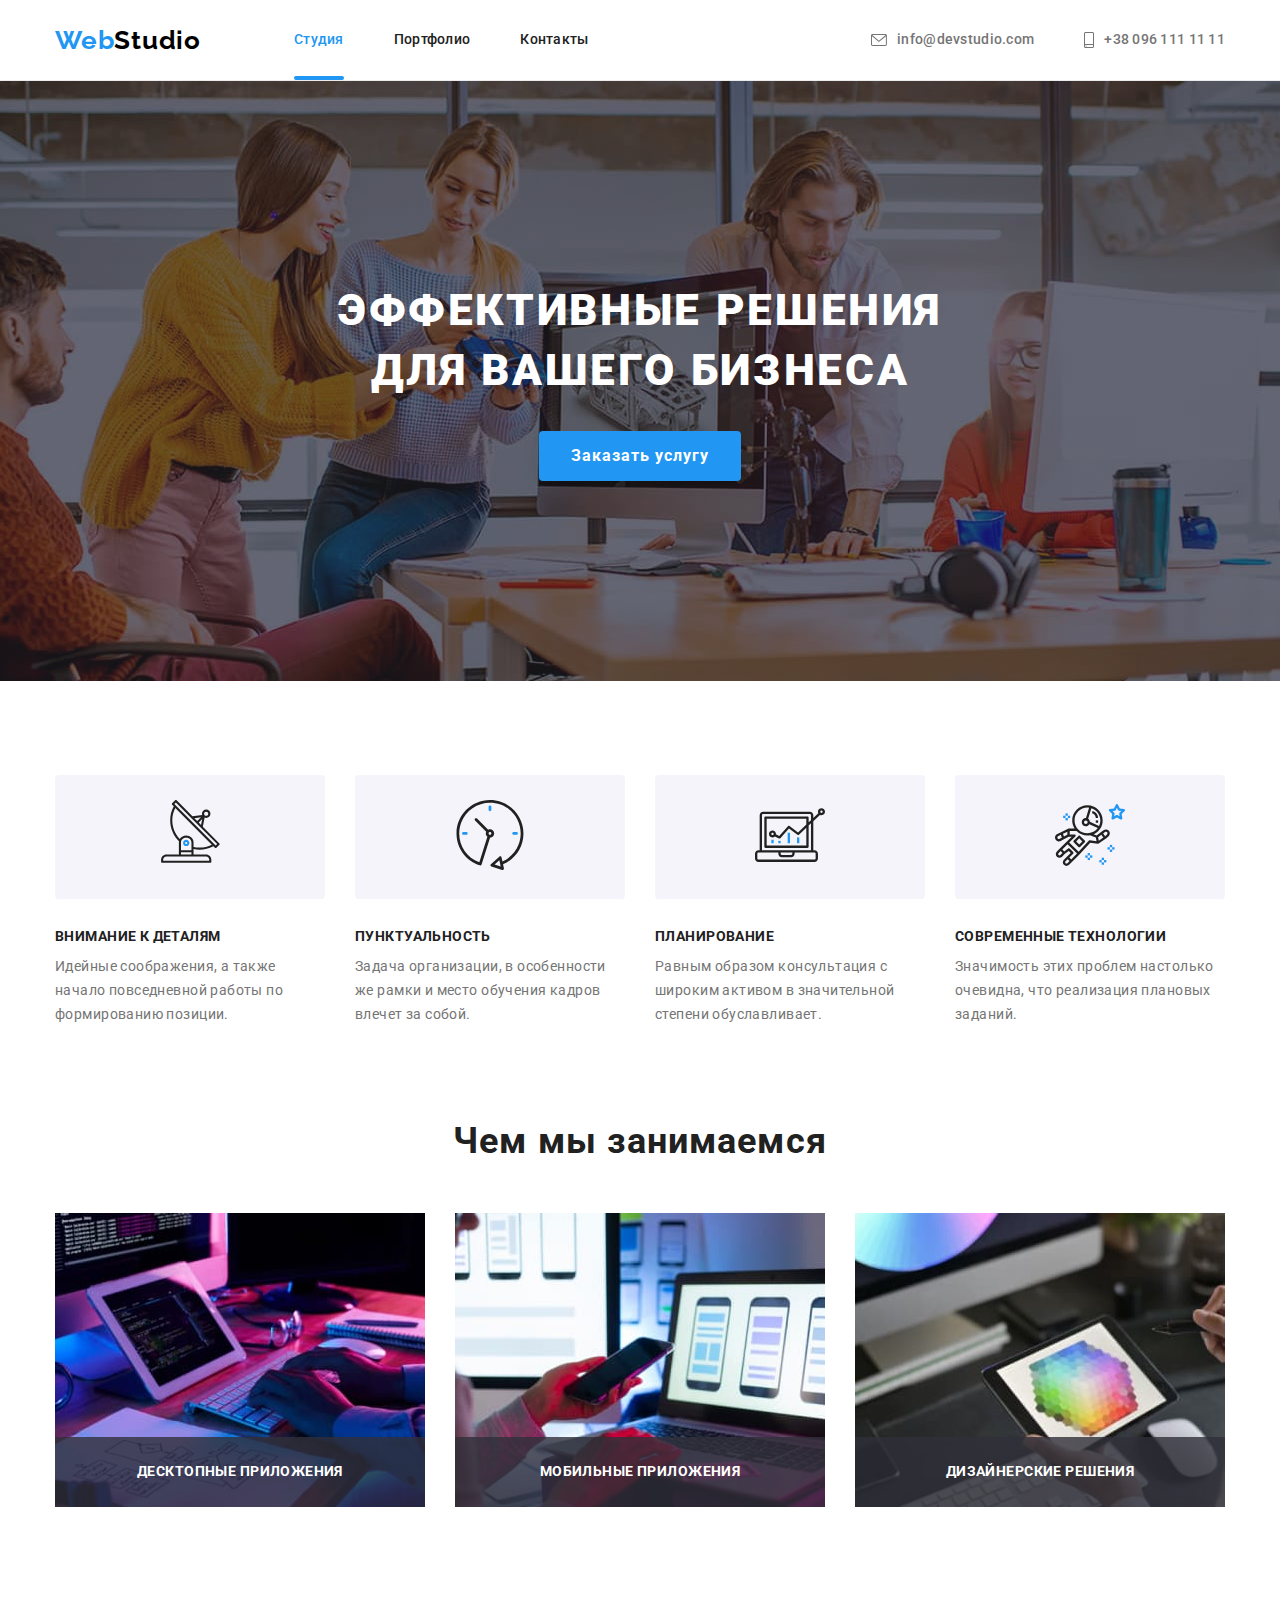
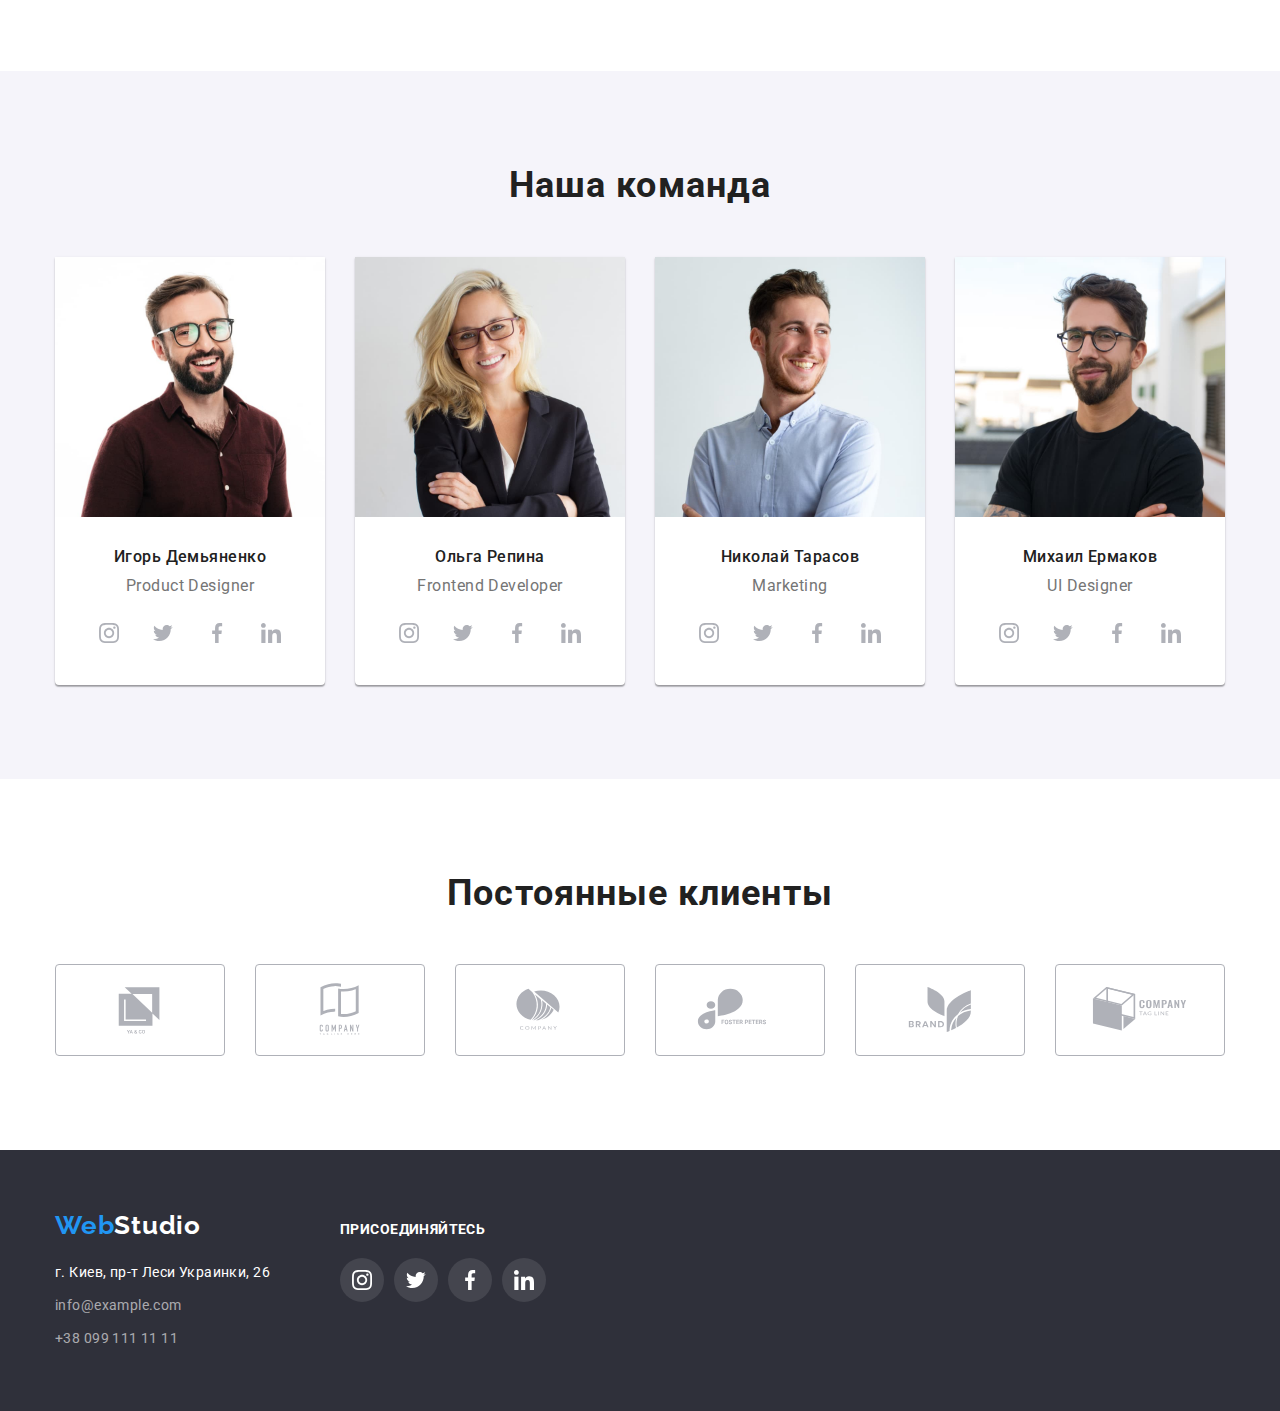
==== index.html @ e1ed9a3f "added start files of the project" ====
<!DOCTYPE html>
<html lang="ru">
  <head>
    <meta charset="UTF-8" />
    <meta http-equiv="X-UA-Compatible" content="IE=edge" />
    <meta name="viewport" content="width=device-width, initial-scale=1.0" />
    <title>Студия</title>
    <link rel="preconnect" href="https://fonts.googleapis.com" />
    <link rel="preconnect" href="https://fonts.gstatic.com" crossorigin />
    <link
      href="https://fonts.googleapis.com/css2?family=Raleway:wght@700&family=Roboto:wght@400;500;700;900&display=swap"
      rel="stylesheet"
    />
    <link
      rel="stylesheet"
      href="https://cdnjs.cloudflare.com/ajax/libs/modern-normalize/1.1.0/modern-normalize.min.css"
    />
    <link rel="stylesheet" href="./css/styles.css" />
  </head>
  <body>
    <header class="page-header">
      <div class="container">
        <nav class="main-nav">
          <a class="logo-blue text-decoration-nav" href="./index.html" lang="en"
            >Web<span class="logo-dark">Studio</span></a
          >
          <ul class="site-nav site-ul site-nav-header">
            <li class="item">
              <a href="./index.html" class="site-nav-item text-decoration-nav current">Студия</a>
            </li>
            <li class="item">
              <a href="./portfolio.html" class="site-nav-item text-decoration-nav">Портфолио</a>
            </li>
            <li class="item">
              <a href="" class="site-nav-item text-decoration-nav">Контакты</a>
            </li>
          </ul>
        </nav>
        <ul class="contacts-header site-ul site-nav-header">
          <li class="item">
            <a
              class="contacts-item contacts-item-mail text-decoration-nav"
              href="mailto:info@devstudio.com"
            >
              <svg class="icon-email" width="16" height="12">
                <use href="./images/sprite.svg#icon-email"></use>
              </svg>
              info@devstudio.com</a
            >
          </li>
          <li class="item">
            <a class="contacts-item contacts-item-tel text-decoration-nav" href="tel:+380961111111">
              <svg class="icon-tel" width="10" height="16">
                <use href="./images/sprite.svg#icon-smartphone"></use>
              </svg>
              +38 096 111 11 11</a
            >
          </li>
        </ul>
      </div>
    </header>
    <main>
      <section class="hero hero-overlay">
        <div class="container">
          <h1 class="hero-title">
            Эффективные решения <span class="indent">для вашего бизнеса</span>
          </h1>
          <button class="hero-button" type="button" data-modal-open>Заказать услугу</button>
          <div class="backdrop is-hidden" data-modal>
            <div class="modal">
              <button data-modal-close class="modal-icon-close">
                <svg width="11" height="11  ">
                  <use class="" href="./images/sprite.svg#icon-close-black"></use>
                </svg>
              </button>
              <p></p>
            </div>
          </div>
        </div>
      </section>
      <section class="features section-no-padding-btm features-list">
        <div class="container">
          <h2 class="section-title visually-hidden">Особенности</h2>
          <ul class="site-ul feature-list">
            <li class="item">
              <div class="features-icon">
                <svg class="icon" width="70" height="70">
                  <use href="./images/sprite.svg#icon-antenna"></use>
                </svg>
              </div>
              <h3 class="features-title">Внимание к деталям</h3>
              <p class="features-description">
                Идейные соображения, а также начало повседневной работы по формированию позиции.
              </p>
            </li>
            <li class="item">
              <div class="features-icon">
                <svg class="icon" width="70" height="70">
                  <use href="./images/sprite.svg#icon-clock"></use>
                </svg>
              </div>
              <h3 class="features-title">Пунктуальность</h3>
              <p class="features-description">
                Задача организации, в особенности же рамки и место обучения кадров влечет за собой.
              </p>
            </li>
            <li class="item">
              <div class="features-icon">
                <svg class="icon" width="70" height="70">
                  <use href="./images/sprite.svg#icon-diagram"></use>
                </svg>
              </div>
              <h3 class="features-title">Планирование</h3>
              <p class="features-description">
                Равным образом консультация с широким активом в значительной степени обуславливает.
              </p>
            </li>
            <li class="item">
              <div class="features-icon">
                <svg class="icon" width="70" height="70">
                  <use href="./images/sprite.svg#icon-astronaut"></use>
                </svg>
              </div>
              <h3 class="features-title">Современные технологии</h3>
              <p class="features-description">
                Значимость этих проблем настолько очевидна, что реализация плановых заданий.
              </p>
            </li>
          </ul>
        </div>
      </section>
      <section class="our-work section">
        <div class="container">
          <h2 class="section-title">Чем мы занимаемся</h2>
          <ul class="site-ul work-list">
            <li class="item">
              <div class="work-img-wrapper">
                <img
                  src="./images/about-img-1.jpeg"
                  alt="Декстопные приложения"
                  width="370"
                  height="294"
                />
                <p class="work-img-wrapper-item">Десктопные приложения</p>
              </div>
            </li>
            <li class="item">
              <div class="work-img-wrapper">
                <img
                  src="./images/about-img-2.jpeg"
                  alt="Мобильные приложения"
                  width="370"
                  height="294"
                />
                <p class="work-img-wrapper-item">Мобильные приложения</p>
              </div>
            </li>
            <li class="item">
              <div class="work-img-wrapper">
                <img
                  src="./images/about-img-3.jpeg"
                  alt="Дизайнерские решения"
                  width="370"
                  height="294"
                />
                <p class="work-img-wrapper-item">Дизайнерские решения</p>
              </div>
            </li>
          </ul>
        </div>
      </section>

      <section class="our-team section">
        <div class="container">
          <h2 class="section-title">Наша команда</h2>
          <ul class="site-ul team-list">
            <li class="team-card item">
              <img
                class="team-item"
                src="./images/team-img-1.jpeg"
                alt="Игорь Демьяненко"
                width="270"
                height="260"
              />
              <div class="team-wrapper">
                <h3 class="team-item-title">Игорь Демьяненко</h3>
                <p class="team-iteam-description" lang="en">Product Designer</p>
                <ul class="site-ul team-social">
                  <li class="team-social-item">
                    <a class="social-link" href="/">
                      <svg width="20" height="20">
                        <use class="" href="./images/sprite.svg#icon-instagram"></use>
                      </svg>
                    </a>
                  </li>
                  <li class="team-social-item">
                    <a class="social-link" href="/">
                      <svg width="20" height="20">
                        <use href="./images/sprite.svg#icon-twitter"></use>
                      </svg>
                    </a>
                  </li>
                  <li class="team-social-item">
                    <a class="social-link" href="/">
                      <svg width="20" height="20">
                        <use href="./images/sprite.svg#icon-facebook"></use>
                      </svg>
                    </a>
                  </li>
                  <li class="team-social-item">
                    <a class="social-link" href="/">
                      <svg width="20" height="20">
                        <use href="./images/sprite.svg#icon-linkedin"></use>
                      </svg>
                    </a>
                  </li>
                </ul>
              </div>
            </li>
            <li class="team-card item">
              <img
                class="team-item"
                src="./images/team-img-2.jpeg"
                alt="Ольга Репина"
                width="270"
                height="260"
              />
              <div class="team-wrapper">
                <h3 class="team-item-title">Ольга Репина</h3>
                <p class="team-iteam-description" lang="en">Frontend Developer</p>

                <ul class="site-ul team-social">
                  <li class="team-social-item">
                    <a class="social-link" href="/">
                      <svg width="20" height="20">
                        <use class="" href="./images/sprite.svg#icon-instagram"></use>
                      </svg>
                    </a>
                  </li>
                  <li class="team-social-item">
                    <a class="social-link" href="/">
                      <svg width="20" height="20">
                        <use href="./images/sprite.svg#icon-twitter"></use>
                      </svg>
                    </a>
                  </li>
                  <li class="team-social-item">
                    <a class="social-link" href="/">
                      <svg width="20" height="20">
                        <use href="./images/sprite.svg#icon-facebook"></use>
                      </svg>
                    </a>
                  </li>
                  <li class="team-social-item">
                    <a class="social-link" href="/">
                      <svg width="20" height="20">
                        <use href="./images/sprite.svg#icon-linkedin"></use>
                      </svg>
                    </a>
                  </li>
                </ul>
              </div>
            </li>
            <li class="team-card item">
              <img
                class="team-item"
                src="./images/team-img-3.jpeg"
                alt="Николай Тарасов"
                width="270"
                height="260"
              />
              <div class="team-wrapper">
                <h3 class="team-item-title">Николай Тарасов</h3>
                <p class="team-iteam-description" lang="en">Marketing</p>
                <ul class="site-ul team-social">
                  <li class="team-social-item">
                    <a class="social-link" href="/">
                      <svg width="20" height="20">
                        <use class="" href="./images/sprite.svg#icon-instagram"></use>
                      </svg>
                    </a>
                  </li>
                  <li class="team-social-item">
                    <a class="social-link" href="/">
                      <svg width="20" height="20">
                        <use href="./images/sprite.svg#icon-twitter"></use>
                      </svg>
                    </a>
                  </li>
                  <li class="team-social-item">
                    <a class="social-link" href="/">
                      <svg width="20" height="20">
                        <use href="./images/sprite.svg#icon-facebook"></use>
                      </svg>
                    </a>
                  </li>
                  <li class="team-social-item">
                    <a class="social-link" href="/">
                      <svg width="20" height="20">
                        <use href="./images/sprite.svg#icon-linkedin"></use>
                      </svg>
                    </a>
                  </li>
                </ul>
              </div>
            </li>
            <li class="team-card item">
              <img
                class="team-item"
                src="./images/team-img-4.jpeg"
                alt="Михаил Ермаков"
                width="270"
                height="260"
              />
              <div class="team-wrapper">
                <h3 class="team-item-title">Михаил Ермаков</h3>
                <p class="team-iteam-description" lang="en">UI Designer</p>
                <ul class="site-ul team-social">
                  <li class="team-social-item">
                    <a class="social-link" href="/">
                      <svg width="20" height="20">
                        <use class="" href="./images/sprite.svg#icon-instagram"></use>
                      </svg>
                    </a>
                  </li>
                  <li class="team-social-item">
                    <a class="social-link" href="/">
                      <svg width="20" height="20">
                        <use href="./images/sprite.svg#icon-twitter"></use>
                      </svg>
                    </a>
                  </li>
                  <li class="team-social-item">
                    <a class="social-link" href="/">
                      <svg width="20" height="20">
                        <use href="./images/sprite.svg#icon-facebook"></use>
                      </svg>
                    </a>
                  </li>
                  <li class="team-social-item">
                    <a class="social-link" href="/">
                      <svg width="20" height="20">
                        <use href="./images/sprite.svg#icon-linkedin"></use>
                      </svg>
                    </a>
                  </li>
                </ul>
              </div>
            </li>
          </ul>
        </div>
      </section>
      <section class="our-clients section">
        <div class="container">
          <h2 class="section-title">Постоянные клиенты</h2>
          <ul class="clients-list site-ul">
            <li class="clients-item">
              <svg width="106" height="60">
                <use href="./images/sprite.svg#icon-client-ya-co"></use>
              </svg>
            </li>
            <li class="clients-item">
              <svg width="106" height="60">
                <use href="./images/sprite.svg#icon-client-tagline-here"></use>
              </svg>
            </li>
            <li class="clients-item">
              <svg width="106" height="60">
                <use href="./images/sprite.svg#icon-client-company"></use>
              </svg>
            </li>
            <li class="clients-item">
              <svg width="106" height="60">
                <use href="./images/sprite.svg#icon-client-foster-peters"></use>
              </svg>
            </li>
            <li class="clients-item">
              <svg width="106" height="60">
                <use href="./images/sprite.svg#icon-client-brand"></use>
              </svg>
            </li>
            <li class="clients-item">
              <svg width="106" height="60">
                <use href="./images/sprite.svg#icon-client-tag-line"></use>
              </svg>
            </li>
          </ul>
        </div>
      </section>
    </main>

    <footer class="page-footer">
      <div class="container footer-section">
        <div class="address-section">
          <a class="logo-blue text-decoration-nav" href="./index.html" lang="en"
            >Web<span class="logo-light">Studio</span></a
          >
          <address class="address">
            <ul class="site-ul">
              <li>
                <p class="footer-address">г. Киев, пр-т Леси Украинки, 26</p>
              </li>
              <li class="footer-contacts-list">
                <a class="footer-contacts-item text-decoration-nav" href="mailto:info@example.com"
                  >info@example.com</a
                >
              </li>
              <li class="footer-contacts-list">
                <a class="footer-contacts-item text-decoration-nav" href="tel:+380991111111"
                  >+38 099 111 11 11</a
                >
              </li>
            </ul>
          </address>
        </div>
        <div class="social-section">
          <h3 class="social-title">присоединяйтесь</h3>
          <ul class="social-list-footer site-ul">
            <li class="social-item-footer">
              <a class="social-link" href="/">
                <svg width="20" height="20">
                  <use class="" href="./images/sprite.svg#icon-instagram"></use>
                </svg>
              </a>
            </li>
            <li class="social-item-footer">
              <a class="social-link" href="/">
                <svg width="20" height="20">
                  <use class="" href="./images/sprite.svg#icon-twitter"></use>
                </svg>
              </a>
            </li>
            <li class="social-item-footer">
              <a class="social-link" href="/">
                <svg width="20" height="20">
                  <use class="" href="./images/sprite.svg#icon-facebook"></use>
                </svg>
              </a>
            </li>
            <li class="social-item-footer">
              <a class="social-link" href="/">
                <svg width="20" height="20">
                  <use class="" href="./images/sprite.svg#icon-linkedin"></use>
                </svg>
              </a>
            </li>
          </ul>
        </div>
      </div>
    </footer>
    <script src="./js/modal.js"></script>
  </body>
</html>
---- css/styles.css ----
:root {
  --main-background-color: #ffffff;
  --secondary-background-color: #f5f4fa;
  --portfolio-buttons-color: #f5f4fa;
  --main-light-color: #ffffff;
  --main-text-color: #212121;
  --secondary-text-color: #757575;
  --main-accent-color: #2196f3;
  --secondary-accent-color: #188ce8;
  --hero-footer-background: #2f303a;
  --portffolio-background: #eeeeee;
  --hero-overlay: rgba(47, 48, 58, 0.4);
  --header-border-bottom: #ececec;
  --logo-dark-color: #000000;
  --team-social-icons: #afb1b8;
}
body {
  font-family: Roboto, sans-serif;
  font-style: normal;
  font-weight: normal;
  color: var(--main-text-color);
  background-color: var(--main-background-color);
}
h1,
h2,
h3,
h4,
h5,
h6,
p {
  margin: 0;
}
img {
  display: block;
}

.page-header {
  border-bottom: 1px solid var(--header-border-bottom);
}
.page-header .container {
  display: flex;
}
.container {
  width: 1200px;
  padding-left: 15px;
  padding-right: 15px;
  margin: 0 auto;
}
.main-nav {
  display: flex;
  align-items: center;
}
.logo-blue {
  font-family: Raleway, sans-serif;
  color: var(--main-accent-color);
  font-weight: bold;
  font-size: 26px;
  line-height: 1.19;
  letter-spacing: 0.03em;
  padding: 0;
  margin: 0;
}
.logo-dark {
  color: var(--logo-dark-color);
}
.site-nav .item:not(:last-child) {
  margin-right: 50px;
}
.site-ul {
  list-style: none;
  padding: 0;
  margin: 0;
}
.site-nav-header {
  display: flex;
}
.text-decoration-nav {
  text-decoration: none;
}
.site-nav {
  margin: 0 0 0 93px;
}
.site-nav-item {
  display: block;
  padding-top: 32px;
  font-weight: 500;
  font-size: 14px;
  line-height: 1.14;
  letter-spacing: 0.02em;
  color: var(--main-text-color);
  transition: color 250ms cubic-bezier(0.4, 0, 0.2, 1) 0ms;
}
.site-nav-item:hover,
.site-nav-item:focus {
  color: var(--main-accent-color);
}
.contacts-header .item + .item {
  margin-left: 50px;
}
.contacts-header {
  margin-left: auto;
}
.icon-email {
  width: 16px;
  margin-right: 10px;
}
.icon-tel {
  width: 10px;
  margin-right: 10px;
}
.contacts-item {
  display: flex;
  align-items: center;
  padding-top: 32px;
  padding-bottom: 32px;
  margin-left: auto;
  font-weight: 500;
  font-size: 14px;
  line-height: 1.14;
  letter-spacing: 0.02em;
  color: var(--secondary-text-color);
  fill: var(--secondary-text-color);
  transition: color 250ms cubic-bezier(0.4, 0, 0.2, 1) 0ms,
    fill 250ms cubic-bezier(0.4, 0, 0.2, 1) 0ms;
}
.contacts-item:hover,
.contacts-item:focus {
  color: var(--main-accent-color);
  fill: var(--main-accent-color);
}
.section {
  padding-top: 94px;
  padding-bottom: 94px;
}
.section-no-padding-btm {
  padding-top: 94px;
  padding-bottom: 0;
}
.hero {
  background: var(--hero-footer-background);
  text-align: center;
  padding: 200px 0;
}
.hero-overlay {
  max-width: 1600px;
  min-height: 600px;
  margin: 0 auto;
  background-image: linear-gradient(to right, var(--hero-overlay), var(--hero-overlay)),
    url(../images/hero-bg-img.jpeg);
  background-repeat: no-repeat;
  background-position: center;
  background-size: cover;
}
.hero-title {
  margin-bottom: 30px;
  font-weight: 900;
  font-size: 44px;
  line-height: 1.36;
  letter-spacing: 0.06em;
  text-transform: uppercase;
  color: var(--main-light-color);
}
.indent {
  display: block;
}
.hero-button {
  display: inline-block;
  font-family: inherit;
  min-width: 200px;
  padding: 10px 32px;
  box-shadow: 0px 4px 4px rgba(0, 0, 0, 0.15);
  border-radius: 4px;
  color: var(--main-light-color);
  background-color: var(--main-accent-color);
  cursor: pointer;
  font-weight: bold;
  font-size: 16px;
  line-height: 1.87;
  letter-spacing: 0.06em;
  border: none;
  transition: background-color 250ms cubic-bezier(0.4, 0, 0.2, 1) 0ms;
}
.hero-button:hover,
.hero-button:focus {
  background-color: var(--secondary-accent-color);
}
.section-title {
  margin-top: 0;
  margin-bottom: 50px;
  font-weight: bold;
  font-size: 36px;
  line-height: 1.16;
  text-align: center;
  letter-spacing: 0.03em;
}
.visually-hidden {
  position: absolute;
  width: 1px;
  height: 1px;
  margin: -1px;
  border: 0;
  padding: 0;
  white-space: nowrap;
  clip-path: inset(100%);
  clip: rect(0 0 0 0);
  overflow: hidden;
}
.feature-list {
  display: flex;
  flex-wrap: wrap;
}
.feature-list .item {
  width: 270px;
}
.feature-list .item:not(:last-child) {
  margin-right: 30px;
}
.item .features-icon {
  background-color: var(--portfolio-buttons-color);
  padding-top: 25px;
  padding-bottom: 25px;
  margin-bottom: 30px;
  border-radius: 4px;
  width: 270px;
}
.features-icon .icon {
  width: 270px;
  margin: 0 auto;
}
.features-title {
  margin-top: 0;
  margin-bottom: 10px;
  font-weight: bold;
  font-size: 14px;
  line-height: 1.14;
  letter-spacing: 0.03em;
  text-transform: uppercase;
  color: var(--main-text-color);
}
.features-description {
  margin-top: 0;
  margin-bottom: 0;
  font-size: 14px;
  line-height: 1.71;
  letter-spacing: 0.03em;
  color: var(--secondary-text-color);
}
.work-list {
  display: flex;
}
.work-list .item {
  flex-basis: calc((100% - 90px) / 3);
}
.work-list .item:not(:last-child) {
  margin-right: 30px;
}
.work-img-wrapper {
  position: relative;
}
.work-img-wrapper-item {
  transform: translateY(-100%);
  width: 100%;
  height: 70px;
  padding: 27px 80px;
  background: rgba(47, 48, 58, 0.8);
  font-weight: 700;
  font-size: 14px;
  line-height: 1.14;
  text-align: center;
  letter-spacing: 0.03em;
  text-transform: uppercase;
  color: var(--main-light-color);
}
.our-team {
  background-color: var(--secondary-background-color);
}
.team-list {
  display: flex;
  flex-wrap: wrap;
}
.team-list .item:not(:last-child) {
  margin-right: 30px;
}
.team-card {
  flex-basis: calc((100% - 120px) / 4);
  background: var(--main-light-color);
  box-shadow: 0px 1px 3px rgba(0, 0, 0, 0.12), 0px 1px 1px rgba(0, 0, 0, 0.14),
    0px 2px 1px rgba(0, 0, 0, 0.2);
  border-radius: 0px 0px 4px 4px;
}
.team-wrapper {
  padding: 30px 0;
}
.team-item-title {
  margin-top: 0;
  margin-bottom: 10px;
  font-weight: 500;
  font-size: 16px;
  line-height: 1.19;
  text-align: center;
  letter-spacing: 0.03em;
}
.team-iteam-description {
  margin-bottom: 16px;
  font-size: 16px;
  line-height: 1.19;
  text-align: center;
  letter-spacing: 0.03em;
  color: var(--secondary-text-color);
}
.team-social {
  display: flex;
  justify-content: center;
}
.team-social-item .social-link {
  display: flex;
  justify-content: center;
  align-items: center;
  width: 44px;
  height: 44px;
  border-radius: 50%;
  background-position: center;
  fill: var(--team-social-icons);
  transition: background-color 250ms cubic-bezier(0.4, 0, 0.2, 1) 0ms,
    fill 250ms cubic-bezier(0.4, 0, 0.2, 1) 0ms,
    border-radius 250ms cubic-bezier(0.4, 0, 0.2, 1) 0ms;
}
.team-social-item:not(:last-child) {
  margin-right: 10px;
}
.team-social-item .social-link:hover,
.team-social-item .social-link:focus {
  border-radius: 50px;
  background-color: var(--main-accent-color);
  fill: var(--main-light-color);
}
.clients-list {
  display: flex;
  flex-wrap: wrap;
}
.clients-item {
  display: flex;
  justify-content: center;
  align-items: center;
  width: 170px;
  height: 92px;
  margin-right: 30px;
  border: 1px solid var(--team-social-icons);
  box-sizing: border-box;
  border-radius: 4px;
  fill: var(--team-social-icons);
  transition: fill 250ms cubic-bezier(0.4, 0, 0.2, 1) 0ms,
    border-color 250ms cubic-bezier(0.4, 0, 0.2, 1) 0ms;
}
.clients-item:nth-child(6n + 6) {
  margin-right: 0px;
}
.clients-item:hover,
.clients-item:focus {
  fill: var(--main-accent-color);
  border-color: var(--main-accent-color);
}
.page-footer {
  padding: 60px 0;
  background-color: var(--hero-footer-background);
}
.logo-light {
  color: var(--main-light-color);
  margin-bottom: 20px;
}
.address {
  font-style: normal;
  margin-top: 20px;
}
.footer-address {
  font-size: 14px;
  line-height: 1.71;
  letter-spacing: 0.03em;
  color: var(--main-light-color);
}
.footer-contacts-list {
  margin-top: 9px;
}
.footer-contacts-item {
  font-size: 14px;
  line-height: 1.71;
  letter-spacing: 0.03em;
  color: rgba(255, 255, 255, 0.6);
  transition: color 250ms cubic-bezier(0.4, 0, 0.2, 1) 0ms;
}
.footer-contacts-item:hover,
.footer-contacts-item:focus {
  color: var(--main-accent-color);
}
.social-title {
  font-weight: bold;
  font-size: 14px;
  line-height: 1.14;
  letter-spacing: 0.03em;
  text-transform: uppercase;
  color: var(--main-light-color);
}
.footer-section {
  display: flex;
  align-items: baseline;
}
.social-list-footer {
  display: flex;
}
.social-item-footer .social-link {
  display: flex;
  justify-content: center;
  align-items: center;
  width: 44px;
  height: 44px;
  border-radius: 50%;
  background-color: rgba(255, 255, 255, 0.1);
  background-position: center;
  position: relative;
  fill: var(--main-light-color);
  transition: background-color 250ms cubic-bezier(0.4, 0, 0.2, 1) 0ms;
}
.social-item-footer .social-link:hover,
.social-item-footer .social-link:focus {
  background-color: var(--main-accent-color);
}
.social-list-footer :not(:last-child) {
  margin-right: 10px;
}
.address-section {
  margin-right: 70px;
}
.social-title {
  margin-bottom: 20px;
  font-weight: bold;
  font-size: 14px;
  line-height: 1.14;
  letter-spacing: 0.03em;
  text-transform: uppercase;
  color: var(--main-light-color);
}
.current {
  color: var(--main-accent-color);
}
.current::after {
  content: '';
  display: block;
  width: 100%;
  height: 4px;
  background: var(--main-accent-color);
  border-radius: 2px;
  margin-top: 28px;
}
.section-ul {
  margin-bottom: 50px;
  margin-top: 0;
}
.button-list {
  display: flex;
  justify-content: center;
}
.button-list .item:not(:last-child) {
  margin-right: 8px;
}
.portfolio-button {
  display: inline-block;
  font-family: inherit;
  min-width: 73px;
  padding: 6px 22px;
  background-color: var(--portfolio-buttons-color);
  cursor: pointer;
  border-radius: 4px;
  font-weight: 500;
  font-size: 16px;
  line-height: 1.62;
  text-align: center;
  letter-spacing: 0.03em;
  border: none;
  transition: color 250ms cubic-bezier(0.4, 0, 0.2, 1) 0ms,
    background-color 250ms cubic-bezier(0.4, 0, 0.2, 1) 0ms,
    box-shadow 250ms cubic-bezier(0.4, 0, 0.2, 1) 0ms,
    border-radius 250ms cubic-bezier(0.4, 0, 0.2, 1) 0ms;
}
.active {
  color: var(--main-light-color);
  background-color: var(--main-accent-color);
  box-shadow: 0px 3px 1px rgba(0, 0, 0, 0.1), 0px 1px 2px rgba(0, 0, 0, 0.08),
    0px 2px 2px rgba(0, 0, 0, 0.12);
  border-radius: 4px;
}
.portfolio-button:hover,
.portfolio-button:focus {
  color: var(--main-light-color);
  background-color: var(--main-accent-color);
  box-shadow: 0px 3px 1px rgba(0, 0, 0, 0.1), 0px 1px 2px rgba(0, 0, 0, 0.08),
    0px 2px 2px rgba(0, 0, 0, 0.12);
  border-radius: 4px;
}
.portfolio-list {
  display: flex;
  flex-wrap: wrap;
}
.portfolio-list .item {
  width: 370px;
  margin-right: 30px;
  margin-bottom: 30px;
}
.portfolio-list .item:nth-child(3n) {
  margin-right: 0;
}
.portfolio-list .item:nth-last-child(-n + 3) {
  margin-bottom: 0;
}
.portfolio-card {
  flex-basis: calc((100% - 90px) / 3);
  background: var(--main-light-color);
  transition: box-shadow 250ms cubic-bezier(0.4, 0, 0.2, 1) 0ms;
}
.portfolio-card:hover,
.portfolio-card:focus {
  box-shadow: 0px 1px 1px rgba(0, 0, 0, 0.12), 0px 4px 4px rgba(0, 0, 0, 0.06),
    1px 4px 6px rgba(0, 0, 0, 0.16);
}
.portfolio-card-list-overlay {
  position: relative;
  overflow: hidden;
}
.portfolio-card-overlay {
  position: absolute;
  top: 0;
  left: 0;
  padding: 63px 24px;
  width: 100%;
  height: 100%;
  overflow: auto;
  font-weight: 400;
  font-size: 18px;
  line-height: 1.56;
  letter-spacing: 0.03em;
  color: var(--main-light-color);
  background-color: rgba(33, 150, 243, 0.9);
  transform: translateY(100%);
  transition: transform 250ms cubic-bezier(0.4, 0, 0.2, 1) 0ms;
}
.portfolio-link:hover .portfolio-card-overlay,
.portfolio-link:focus .portfolio-card-overlay {
  transform: translateY(0%);
}
.portfolio-wrapper {
  padding: 20px 24px;
  border: 1px solid var(--portffolio-background);
  border-top: none;
}
.portfolio-title {
  margin-top: 0;
  margin-bottom: 4px;
  font-weight: bold;
  font-size: 18px;
  line-height: 2;
  letter-spacing: 0.06em;
}
.portfolio-description {
  font-size: 16px;
  line-height: 1.87;
  letter-spacing: 0.03em;
  color: var(--secondary-text-color);
}
.backdrop.is-hidden {
  visibility: hidden;
  opacity: 0;
  pointer-events: none;
}
.backdrop.is-hidden .modal {
  transform: translate(50%, -50%) scale(0.1);
}
.backdrop {
  opacity: 1;
  visibility: visible;
  position: fixed;
  width: 100%;
  height: 100%;
  left: 0;
  top: 0;
  background: rgba(0, 0, 0, 0.2);
  transition: opacity 250ms cubic-bezier(0.4, 0, 0.2, 1),
    visibility 250ms cubic-bezier(0.4, 0, 0.2, 1);
}
.modal {
  position: absolute;
  transform: translate(50%, -50%) scale(1);
  width: 528px;
  height: 581px;
  right: 50%;
  top: 50%;
  padding: 8px;
  background: var(--main-background-color);
  box-shadow: 0px 1px 3px rgba(0, 0, 0, 0.12), 0px 1px 1px rgba(0, 0, 0, 0.14),
    0px 2px 1px rgba(0, 0, 0, 0.2);
  border-radius: 4px;
  transition: transform 250ms cubic-bezier(0.4, 0, 0.2, 1);
}
.modal-icon-close {
  display: flex;
  justify-content: center;
  align-items: center;
  margin-left: auto;
  width: 30px;
  height: 30px;
  background: var(--main-background-color);
  border: 1px solid rgba(0, 0, 0, 0.1);
  border-radius: 50%;
}
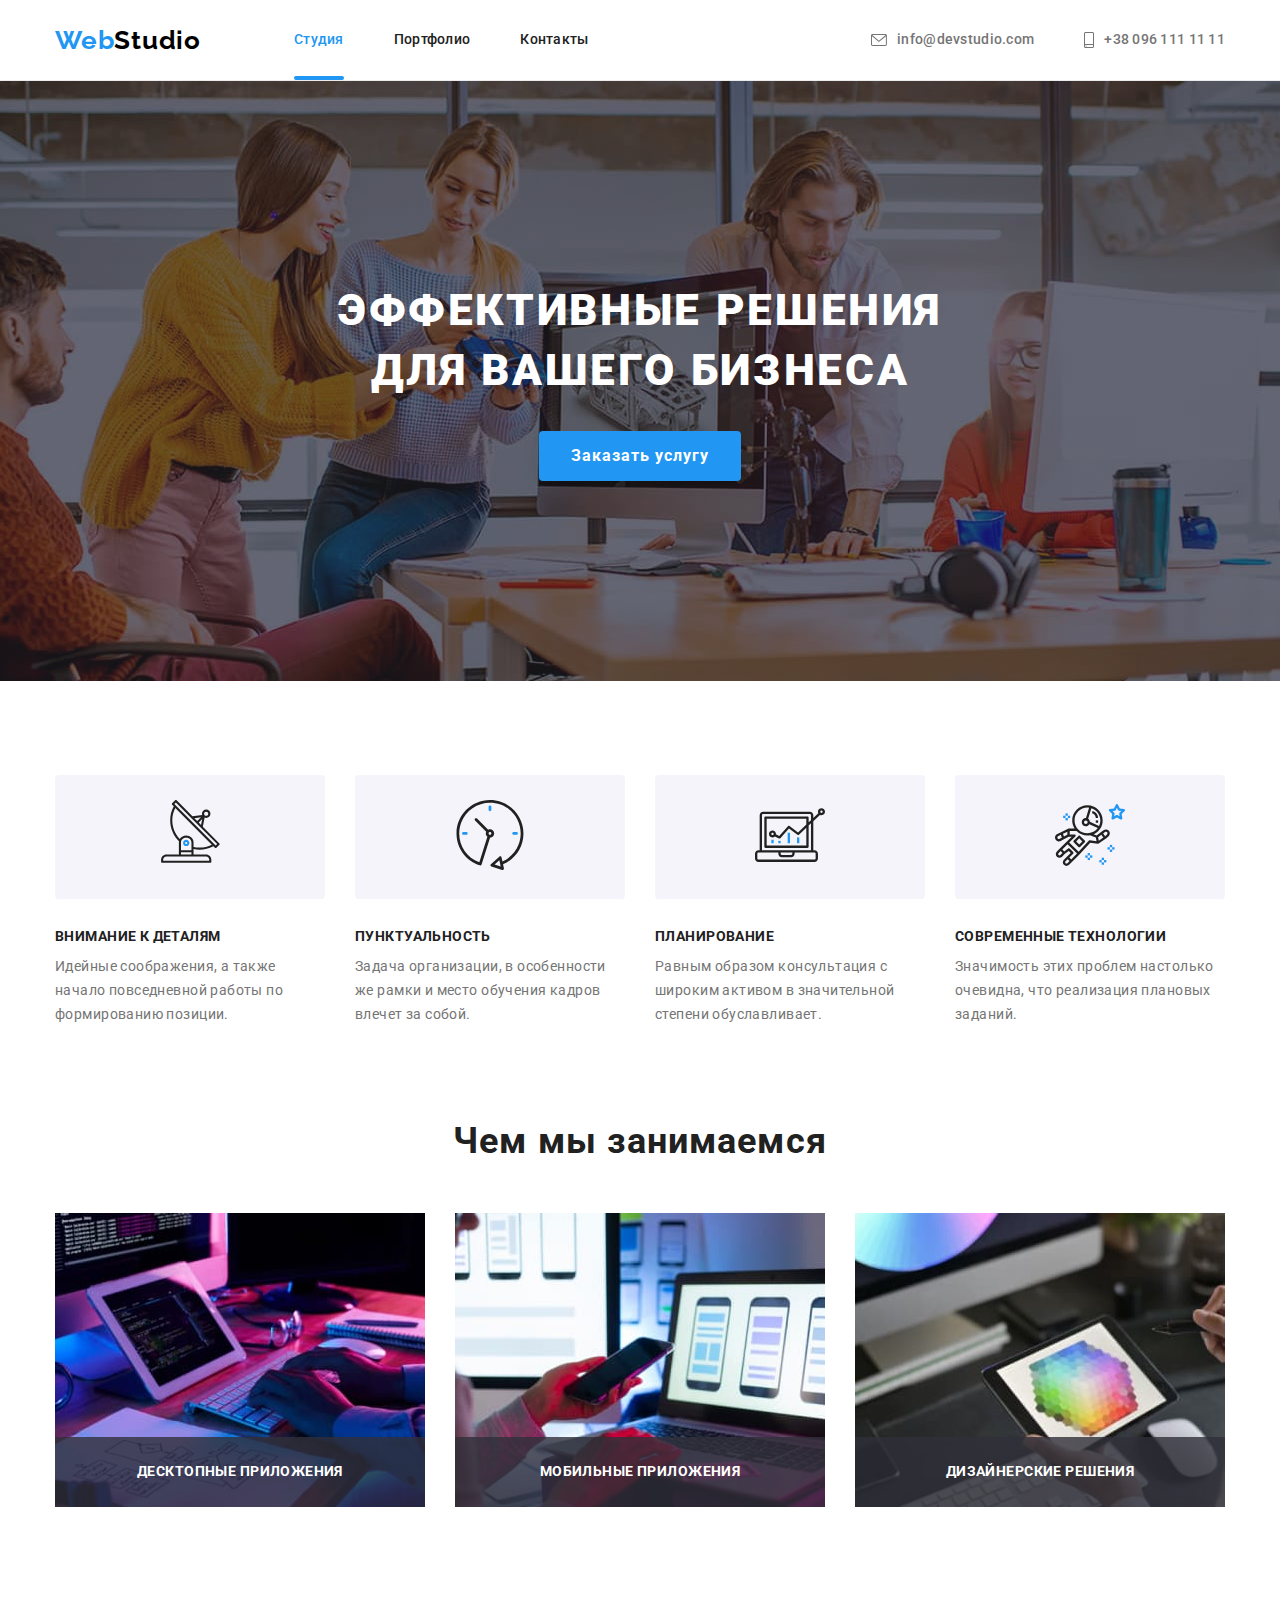
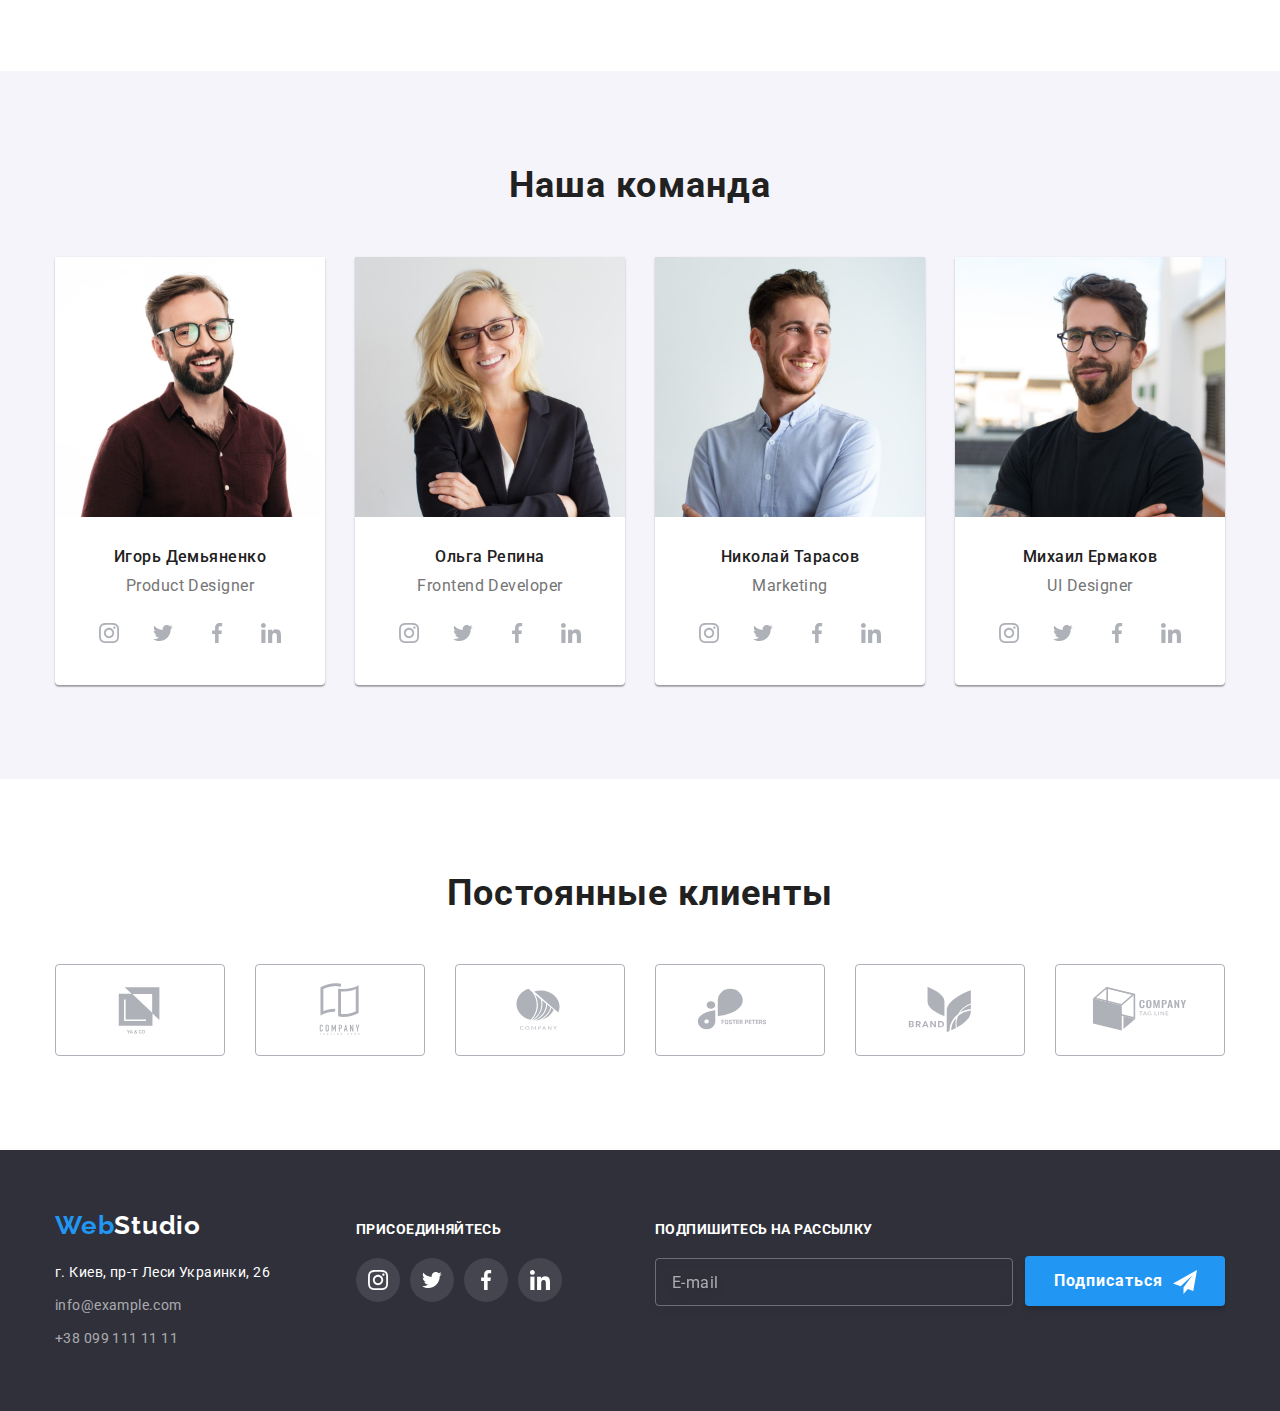
==== commit bd43444e: "hw-06 is done" ====
--- a/index.html
+++ b/index.html
@@ -73,6 +73,74 @@
                   <use class="" href="./images/sprite.svg#icon-close-black"></use>
                 </svg>
               </button>
+              <div class="contact-form">
+                <b class="contact-form-title">Оставьте свои данные, мы вам перезвоним</b>
+                <form class="contact-form-wrapper">
+                  <label for="user-name" class="contact-form-type">Имя</label>
+                  <div class="contact-form-input-wrapper">
+                    <input
+                      type="text"
+                      name="user_name"
+                      class="contact-form-input"
+                      required
+                      minlength="2"
+                      pattern="^[а-яА-Яа-яА-Яa-zA-Z]+\s[а-яА-Яа-яА-Яa-zA-Z]+$"
+                      id="user-name"
+                    />
+                    <svg class="contact-form-icon" width="18" height="18">
+                      <use href="./images/sprite.svg#icon-person-black-18dp"></use>
+                    </svg>
+                  </div>
+                  <label for="user-phone" class="contact-form-type">Телефон</label>
+                  <div class="contact-form-input-wrapper">
+                    <input
+                      type="tel"
+                      name="user_phone"
+                      class="contact-form-input"
+                      required
+                      pattern="[0-9]{3}-[0-9]{3}-[0-9]{2}-[0-9]{2}"
+                      title="066-xxx-xx-xx"
+                      id="user-phone"
+                    />
+                    <svg class="contact-form-icon" width="18" height="18">
+                      <use href="./images/sprite.svg#icon-phone-black-18dp"></use>
+                    </svg>
+                  </div>
+                  <label for="user-email" class="contact-form-type">Почта</label>
+                  <div class="contact-form-input-wrapper">
+                    <input
+                      type="email"
+                      name="user_email"
+                      class="contact-form-input"
+                      required
+                      id="user-email"
+                    />
+                    <svg class="contact-form-icon" width="18" height="18">
+                      <use href="./images/sprite.svg#icon-email-black-18dp"></use>
+                    </svg>
+                  </div>
+                  <label for="user-confirm" class="contact-form-type">Комментарий</label>
+                  <textarea
+                    name="user_message"
+                    class="contact-form-input-message"
+                    placeholder="Введите текст"
+                  ></textarea>
+                  <div class="confirmation-wrapper">
+                    <input
+                      type="checkbox"
+                      name="user_confirmation"
+                      required
+                      id="user-confirm"
+                      class="contact-form-checkbox visually-hidden"
+                    />
+                    <label for="user-confirm" class="contact-form-confirm">
+                      Соглашаюсь с рассылкой и принимаю
+                      <a href="" class="contact-form-confirm-link">Условия договора</a></label
+                    >
+                  </div>
+                  <button type="submit" class="contact-form-btn">Отправить</button>
+                </form>
+              </div>
               <p></p>
             </div>
           </div>
@@ -169,7 +237,6 @@
           </ul>
         </div>
       </section>
-
       <section class="our-team section">
         <div class="container">
           <h2 class="section-title">Наша команда</h2>
@@ -228,7 +295,6 @@
               <div class="team-wrapper">
                 <h3 class="team-item-title">Ольга Репина</h3>
                 <p class="team-iteam-description" lang="en">Frontend Developer</p>
-
                 <ul class="site-ul team-social">
                   <li class="team-social-item">
                     <a class="social-link" href="/">
@@ -388,7 +454,6 @@
         </div>
       </section>
     </main>
-
     <footer class="page-footer">
       <div class="container footer-section">
         <div class="address-section">
@@ -426,25 +491,49 @@
             <li class="social-item-footer">
               <a class="social-link" href="/">
                 <svg width="20" height="20">
-                  <use class="" href="./images/sprite.svg#icon-twitter"></use>
+                  <use href="./images/sprite.svg#icon-twitter"></use>
                 </svg>
               </a>
             </li>
             <li class="social-item-footer">
               <a class="social-link" href="/">
                 <svg width="20" height="20">
-                  <use class="" href="./images/sprite.svg#icon-facebook"></use>
+                  <use href="./images/sprite.svg#icon-facebook"></use>
                 </svg>
               </a>
             </li>
             <li class="social-item-footer">
               <a class="social-link" href="/">
                 <svg width="20" height="20">
-                  <use class="" href="./images/sprite.svg#icon-linkedin"></use>
+                  <use href="./images/sprite.svg#icon-linkedin"></use>
                 </svg>
               </a>
             </li>
           </ul>
+        </div>
+        <div class="contact-form-footer">
+          <form class="contact-form-footer-wrapper">
+            <div>
+              <label for="user-email-news" class="social-title footer"
+                >Подпишитесь на рассылку</label
+              >
+              <input
+                type="email"
+                name="user_email_news"
+                class="contact-form-news"
+                required
+                minlength="2"
+                id="user-email-news"
+                placeholder="E-mail"
+              />
+            </div>
+            <div class="contact-form-news-btn-wrapper">
+              <button type="submit" class="contact-form-news-btn">Подписаться</button>
+              <svg class="news-btn-icon" width="24px" height="24px">
+                <use href="./images/sprite.svg#icon-icon-send"></use>
+              </svg>
+            </div>
+          </form>
         </div>
       </div>
     </footer>
--- a/css/styles.css
+++ b/css/styles.css
@@ -429,6 +429,7 @@
 }
 .address-section {
   margin-right: 70px;
+  width: 231px;
 }
 .social-title {
   margin-bottom: 20px;
@@ -609,4 +610,218 @@
   background: var(--main-background-color);
   border: 1px solid rgba(0, 0, 0, 0.1);
   border-radius: 50%;
-}
+  transition: fill 250ms cubic-bezier(0.4, 0, 0.2, 1);
+}
+.modal-icon-close:hover,
+.modal-icon-close:focus {
+  fill: var(--secondary-accent-color);
+}
+
+.contact-form-title {
+  margin-bottom: 12px;
+  margin-top: -4px;
+  font-weight: 700;
+  font-size: 20px;
+  line-height: 1.15;
+  text-align: center;
+  letter-spacing: 0.03em;
+  color: var(--main-text-color);
+}
+.contact-form-wrapper {
+  padding-right: 32px;
+  padding-left: 32px;
+  text-align: left;
+}
+
+.contact-form-input {
+  width: 100%;
+  height: 38px;
+  font-weight: 400;
+  font-size: 14px;
+  line-height: 1.14;
+  letter-spacing: 0.01em;
+  padding: 12px 12px 12px 42px;
+  border: 1px solid rgba(33, 33, 33, 0.2);
+  box-sizing: border-box;
+  border-radius: 4px;
+  transition: border 250ms cubic-bezier(0.4, 0, 0.2, 1);
+}
+.contact-form-input:focus, 
+.contact-form-input:hover {
+  border: 1px solid var(--main-accent-color);
+  outline: none;
+}
+.contact-form-input-message {
+  width: 100%;
+  height: 118px;
+  padding: 12px 16px;
+  margin-bottom: 20px;
+  resize: none;
+  border: 1px solid rgba(33, 33, 33, 0.2);
+  box-sizing: border-box;
+  border-radius: 4px;
+  font-weight: 400;
+  font-size: 14px;
+  line-height: 1.14;
+  letter-spacing: 0.01em;
+  transition: border 250ms cubic-bezier(0.4, 0, 0.2, 1) 0ms;
+  outline: none;
+}
+.contact-form-input-message:focus,
+.contact-form-input-message:hover {
+  border: 1px solid var(--main-accent-color);
+}
+.contact-form-input-message::placeholder {
+  font-weight: 400;
+  font-size: 14px;
+  line-height: 1.14;
+  letter-spacing: 0.01em;
+  color: rgba(117, 117, 117, 0.5);
+}
+.confirmation-wrapper {
+  text-align: center;
+}
+.contact-form-confirm {
+  font-weight: 400;
+  font-size: 14px;
+  line-height: 1.71;
+  letter-spacing: 0.03em;
+  color: var(--secondary-text-color);
+}
+.contact-form-confirm::before {
+  content: "";
+  display: inline-block;
+  width: 16px;
+  height: 15px;
+  cursor: pointer;
+  margin-right: 8px;
+  border: 2px solid var(--main-text-color);
+  border-radius: 4px;
+  transition: border 250ms cubic-bezier(0.4, 0, 0.2, 1),
+  border-radius 250ms cubic-bezier(0.4, 0, 0.2, 1);
+}
+.contact-form-checkbox:focus + .contact-form-confirm::before,
+.contact-form-checkbox:hover + .contact-form-confirm::before {
+  border: 2px solid var(--main-accent-color);
+  border-radius: 4px;
+}
+.contact-form-checkbox:checked + .contact-form-confirm::before {
+  background-image: url(../images/icon-check.svg);
+  border: 0px;
+}
+.contact-form-confirm-link {
+  color: var(--main-accent-color);
+}
+.contact-form-btn {
+  width: 200px;
+  height: 50px;
+  padding: 10px 55px;
+  margin-left: auto;
+  margin-right: auto;
+  margin-top: 30px;
+  margin-bottom: 30px;
+  font-weight: 700;
+  font-size: 16px;
+  line-height: 1.88;
+  display: flex;
+  align-items: center;
+  text-align: center;
+  letter-spacing: 0.06em;
+  color: var(--main-light-color);
+  background-color: var(--main-accent-color);
+  box-shadow: 0px 4px 4px rgba(0, 0, 0, 0.15);
+  border-radius: 4px;
+  border: none;
+  transition: background-color 250ms cubic-bezier(0.4, 0, 0.2, 1) 0ms;
+}
+.contact-form-btn:focus,
+.contact-form-btn:hover {
+  background-color: var(--secondary-accent-color);
+}
+.contact-form-type {
+  display: block;
+  font-weight: 400;
+  font-size: 12px;
+  margin-top: 12px;
+  margin-bottom: 4px;
+  line-height: 1.17;
+  letter-spacing: 0.01em;
+  color: var(--secondary-text-color);
+}
+.contact-form-input-wrapper {
+  display: block;
+  position: relative;
+  margin-bottom: 10px;
+}
+.contact-form-icon {
+  position: absolute;
+  display: block;
+  top: 50%;
+  left: 12px;
+  transform: translateY(-50%);
+  transition: fill 250ms cubic-bezier(0.4, 0, 0.2, 1);
+}
+
+.contact-form-input:focus + .contact-form-icon,
+.contact-form-input:hover + .contact-form-icon {
+  fill: var(--main-accent-color);
+}
+.social-title.footer {
+  display: block;
+}
+.contact-form-footer {
+  margin-left: 93px;
+}
+.contact-form-footer-wrapper {
+  display: flex;
+  align-items: flex-end;
+}
+.contact-form-news {
+  width: 358px;
+  height: 48px;
+  padding: 15px 16px;
+  border: 1px solid rgba(255, 255, 255, 0.3);
+  box-sizing: border-box;
+  filter: drop-shadow(0px 4px 4px rgba(0, 0, 0, 0.15));
+  border-radius: 4px;
+  background-color: transparent;
+  outline: none;
+  font-weight: 400;
+  font-size: 16px;
+  line-height: 1.25;
+  letter-spacing: 0.03em;
+  color: var(--main-light-color);
+}
+.contact-form-news::placeholder {
+  font-weight: 400;
+  font-size: 16px;
+  line-height: 1.25;
+  letter-spacing: 0.03em;
+  color: rgba(255, 255, 255, 0.6);
+}
+.contact-form-news-btn-wrapper {
+  position: relative;
+}
+.contact-form-news-btn {
+  position: relative;
+  width: 200px;
+  height: 50px;
+  margin-left: 12px;
+  background: var(--main-accent-color);
+  box-shadow: 0px 4px 4px rgba(0, 0, 0, 0.15);
+  border-radius: 4px;
+  border: none;
+  font-weight: 700;
+  font-size: 16px;
+  line-height: 1.88;
+  letter-spacing: 0.06em;
+  color: var(--main-light-color);
+  padding: 10px 62px 10px 29px;
+}
+.news-btn-icon {
+  position: absolute;
+  right: 28px;
+  bottom: 0;
+  transform: translateY(-50%);
+  transition: fill 250ms cubic-bezier(0.4, 0, 0.2, 1);
+}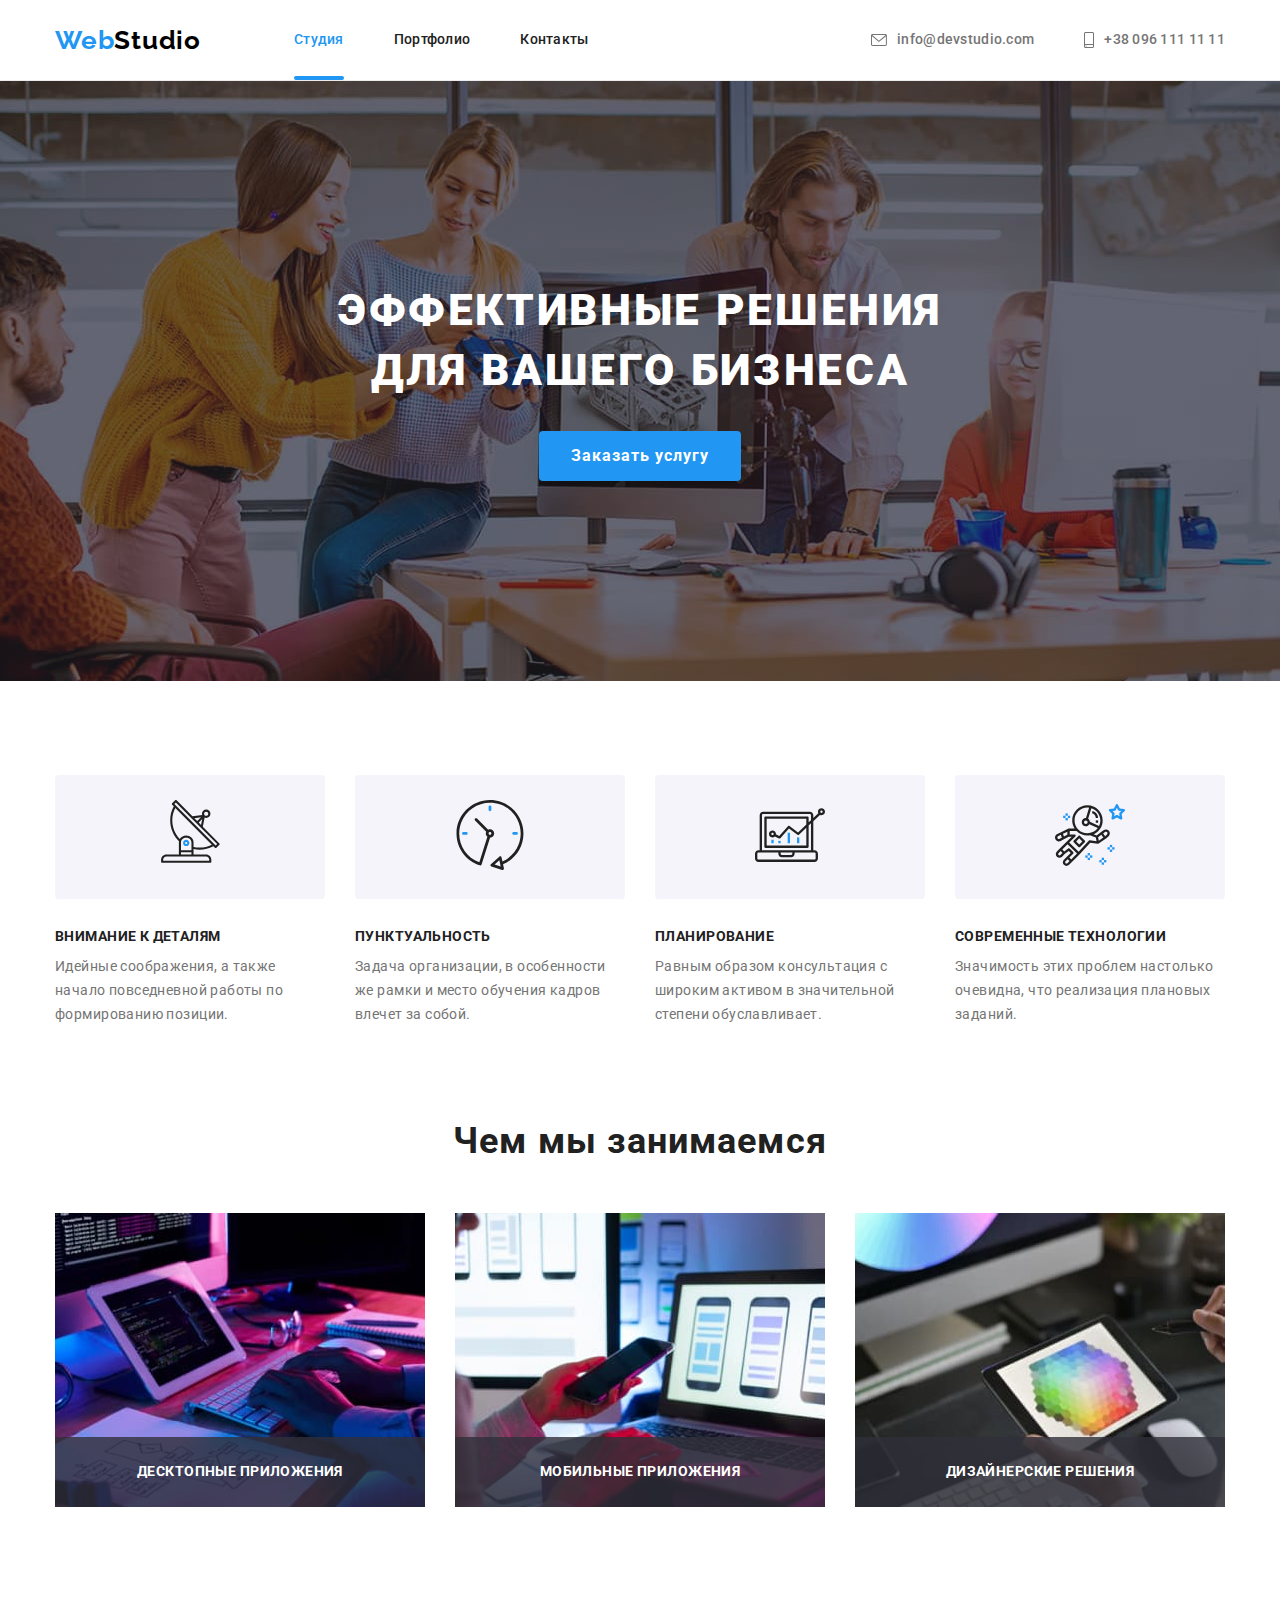
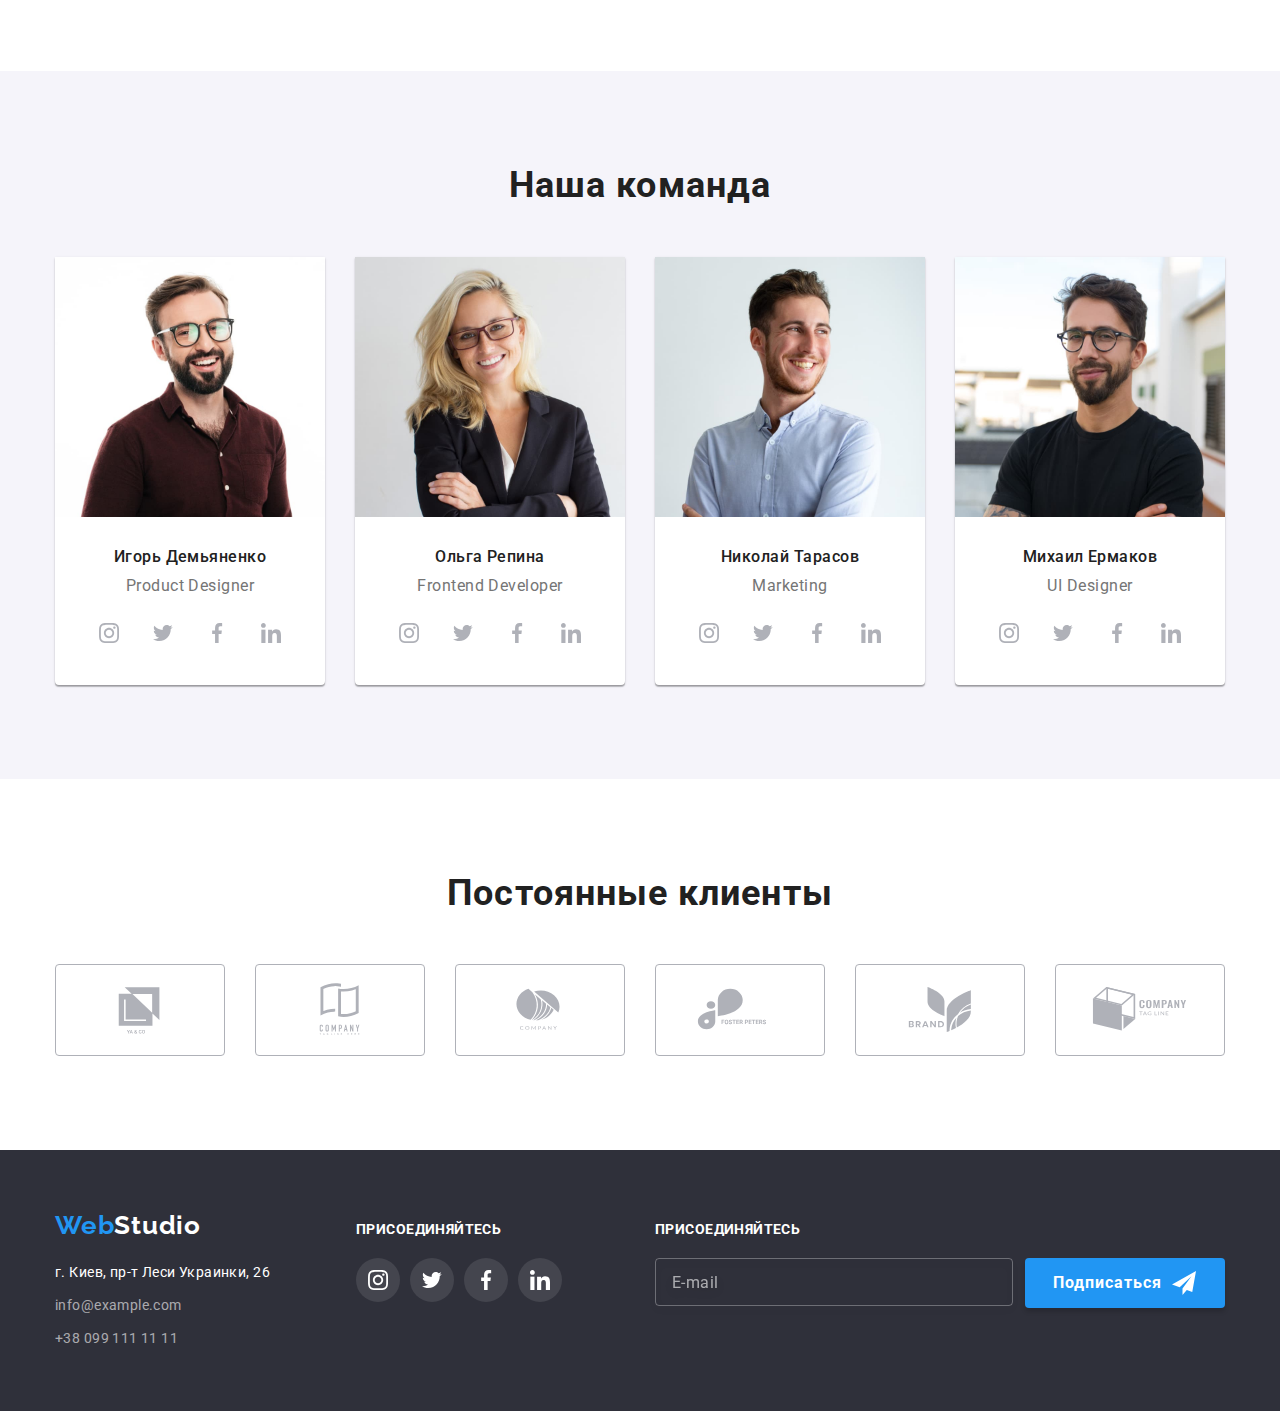
==== commit 505cea26: "changes applied" ====
--- a/index.html
+++ b/index.html
@@ -73,11 +73,11 @@
                   <use class="" href="./images/sprite.svg#icon-close-black"></use>
                 </svg>
               </button>
-              <div class="contact-form">
+              <form class="contact-form-wrapper">
                 <b class="contact-form-title">Оставьте свои данные, мы вам перезвоним</b>
-                <form class="contact-form-wrapper">
-                  <label for="user-name" class="contact-form-type">Имя</label>
-                  <div class="contact-form-input-wrapper">
+                <label class="contact-form-type"
+                  >Имя
+                  <span class="contact-form-input-wrapper">
                     <input
                       type="text"
                       name="user_name"
@@ -85,14 +85,15 @@
                       required
                       minlength="2"
                       pattern="^[а-яА-Яа-яА-Яa-zA-Z]+\s[а-яА-Яа-яА-Яa-zA-Z]+$"
-                      id="user-name"
                     />
                     <svg class="contact-form-icon" width="18" height="18">
                       <use href="./images/sprite.svg#icon-person-black-18dp"></use>
                     </svg>
-                  </div>
-                  <label for="user-phone" class="contact-form-type">Телефон</label>
-                  <div class="contact-form-input-wrapper">
+                  </span>
+                </label>
+                <label class="contact-form-type"
+                  >Телефон
+                  <span class="contact-form-input-wrapper">
                     <input
                       type="tel"
                       name="user_phone"
@@ -100,48 +101,43 @@
                       required
                       pattern="[0-9]{3}-[0-9]{3}-[0-9]{2}-[0-9]{2}"
                       title="066-xxx-xx-xx"
-                      id="user-phone"
                     />
                     <svg class="contact-form-icon" width="18" height="18">
                       <use href="./images/sprite.svg#icon-phone-black-18dp"></use>
                     </svg>
-                  </div>
-                  <label for="user-email" class="contact-form-type">Почта</label>
-                  <div class="contact-form-input-wrapper">
-                    <input
-                      type="email"
-                      name="user_email"
-                      class="contact-form-input"
-                      required
-                      id="user-email"
-                    />
+                  </span>
+                </label>
+                <label class="contact-form-type"
+                  >Почта
+                  <span class="contact-form-input-wrapper">
+                    <input type="email" name="user_email" class="contact-form-input" required />
                     <svg class="contact-form-icon" width="18" height="18">
                       <use href="./images/sprite.svg#icon-email-black-18dp"></use>
                     </svg>
-                  </div>
-                  <label for="user-confirm" class="contact-form-type">Комментарий</label>
-                  <textarea
-                    name="user_message"
-                    class="contact-form-input-message"
-                    placeholder="Введите текст"
-                  ></textarea>
-                  <div class="confirmation-wrapper">
-                    <input
-                      type="checkbox"
-                      name="user_confirmation"
-                      required
-                      id="user-confirm"
-                      class="contact-form-checkbox visually-hidden"
-                    />
-                    <label for="user-confirm" class="contact-form-confirm">
-                      Соглашаюсь с рассылкой и принимаю
-                      <a href="" class="contact-form-confirm-link">Условия договора</a></label
-                    >
-                  </div>
-                  <button type="submit" class="contact-form-btn">Отправить</button>
-                </form>
-              </div>
-              <p></p>
+                  </span>
+                </label>
+                <label for="user-confirm" class="contact-form-type">Комментарий</label>
+                <textarea
+                  name="user_message"
+                  class="contact-form-input-message"
+                  placeholder="Введите текст"
+                ></textarea>
+                <span class="confirmation-wrapper">
+                  <input
+                    type="checkbox"
+                    name="user_confirmation"
+                    required
+                    id="user-confirm"
+                    class="contact-form-checkbox visually-hidden"
+                  />
+                  <label for="user-confirm" class="contact-form-confirm">
+                    Соглашаюсь с рассылкой и принимаю
+                    <a href="" class="contact-form-confirm-link">Условия договора</a></label
+                  >
+                </span>
+
+                <button type="submit" class="contact-form-btn">Отправить</button>
+              </form>
             </div>
           </div>
         </div>
@@ -512,27 +508,22 @@
           </ul>
         </div>
         <div class="contact-form-footer">
+          <p class="social-title">присоединяйтесь</p>
           <form class="contact-form-footer-wrapper">
-            <div>
-              <label for="user-email-news" class="social-title footer"
-                >Подпишитесь на рассылку</label
-              >
-              <input
-                type="email"
-                name="user_email_news"
-                class="contact-form-news"
-                required
-                minlength="2"
-                id="user-email-news"
-                placeholder="E-mail"
-              />
-            </div>
-            <div class="contact-form-news-btn-wrapper">
-              <button type="submit" class="contact-form-news-btn">Подписаться</button>
+            <input
+              type="email"
+              name="user_email_news"
+              class="contact-form-news"
+              required
+              minlength="2"
+              placeholder="E-mail"
+            />
+            <button type="submit" class="contact-form-news-btn">
+              Подписаться
               <svg class="news-btn-icon" width="24px" height="24px">
                 <use href="./images/sprite.svg#icon-icon-send"></use>
               </svg>
-            </div>
+            </button>
           </form>
         </div>
       </div>
--- a/css/styles.css
+++ b/css/styles.css
@@ -501,25 +501,25 @@
   display: flex;
   flex-wrap: wrap;
 }
-.portfolio-list .item {
-  width: 370px;
+.portfolio-list .item:nth-child(3n) {
+  margin-right: 0;
+}
+.portfolio-list .item:nth-last-child(-n + 3) {
+  margin-bottom: 0;
+}
+.portfolio-card {
   margin-right: 30px;
   margin-bottom: 30px;
-}
-.portfolio-list .item:nth-child(3n) {
-  margin-right: 0;
-}
-.portfolio-list .item:nth-last-child(-n + 3) {
-  margin-bottom: 0;
-}
-.portfolio-card {
   flex-basis: calc((100% - 90px) / 3);
   background: var(--main-light-color);
+}
+.portfolio-card.item {
   transition: box-shadow 250ms cubic-bezier(0.4, 0, 0.2, 1) 0ms;
 }
-.portfolio-card:hover,
-.portfolio-card:focus {
-  box-shadow: 0px 1px 1px rgba(0, 0, 0, 0.12), 0px 4px 4px rgba(0, 0, 0, 0.06),
+.portfolio-card.item:hover,
+.portfolio-card.item:focus {
+    box-shadow: 0px 1px 1px rgba(0, 0, 0, 0.12),
+    0px 4px 4px rgba(0, 0, 0, 0.06),
     1px 4px 6px rgba(0, 0, 0, 0.16);
 }
 .portfolio-card-list-overlay {
@@ -543,9 +543,16 @@
   transform: translateY(100%);
   transition: transform 250ms cubic-bezier(0.4, 0, 0.2, 1) 0ms;
 }
+.portfolio-link {
+  display: block;
+  text-decoration: none;
+}
 .portfolio-link:hover .portfolio-card-overlay,
 .portfolio-link:focus .portfolio-card-overlay {
   transform: translateY(0%);
+  box-shadow: 0px 1px 1px rgba(0, 0, 0, 0.12),
+    0px 4px 4px rgba(0, 0, 0, 0.06),
+    1px 4px 6px rgba(0, 0, 0, 0.16);
 }
 .portfolio-wrapper {
   padding: 20px 24px;
@@ -555,10 +562,11 @@
 .portfolio-title {
   margin-top: 0;
   margin-bottom: 4px;
-  font-weight: bold;
+  font-weight: 700;
   font-size: 18px;
   line-height: 2;
   letter-spacing: 0.06em;
+  color: var(--main-text-color);
 }
 .portfolio-description {
   font-size: 16px;
@@ -590,10 +598,8 @@
   position: absolute;
   transform: translate(50%, -50%) scale(1);
   width: 528px;
-  height: 581px;
   right: 50%;
   top: 50%;
-  padding: 8px;
   background: var(--main-background-color);
   box-shadow: 0px 1px 3px rgba(0, 0, 0, 0.12), 0px 1px 1px rgba(0, 0, 0, 0.14),
     0px 2px 1px rgba(0, 0, 0, 0.2);
@@ -601,25 +607,26 @@
   transition: transform 250ms cubic-bezier(0.4, 0, 0.2, 1);
 }
 .modal-icon-close {
+  position: absolute;
+  top: 8px;
+  right: 8px;
   display: flex;
   justify-content: center;
   align-items: center;
-  margin-left: auto;
   width: 30px;
   height: 30px;
   background: var(--main-background-color);
   border: 1px solid rgba(0, 0, 0, 0.1);
   border-radius: 50%;
+  cursor: pointer;
   transition: fill 250ms cubic-bezier(0.4, 0, 0.2, 1);
 }
 .modal-icon-close:hover,
 .modal-icon-close:focus {
   fill: var(--secondary-accent-color);
 }
-
 .contact-form-title {
   margin-bottom: 12px;
-  margin-top: -4px;
   font-weight: 700;
   font-size: 20px;
   line-height: 1.15;
@@ -628,11 +635,9 @@
   color: var(--main-text-color);
 }
 .contact-form-wrapper {
-  padding-right: 32px;
-  padding-left: 32px;
+  padding: 40px;
   text-align: left;
 }
-
 .contact-form-input {
   width: 100%;
   height: 38px;
@@ -713,25 +718,23 @@
   color: var(--main-accent-color);
 }
 .contact-form-btn {
+  display: block;
   width: 200px;
   height: 50px;
   padding: 10px 55px;
   margin-left: auto;
   margin-right: auto;
   margin-top: 30px;
-  margin-bottom: 30px;
   font-weight: 700;
   font-size: 16px;
   line-height: 1.88;
-  display: flex;
-  align-items: center;
-  text-align: center;
   letter-spacing: 0.06em;
   color: var(--main-light-color);
   background-color: var(--main-accent-color);
   box-shadow: 0px 4px 4px rgba(0, 0, 0, 0.15);
   border-radius: 4px;
   border: none;
+  cursor: pointer;
   transition: background-color 250ms cubic-bezier(0.4, 0, 0.2, 1) 0ms;
 }
 .contact-form-btn:focus,
@@ -749,7 +752,6 @@
   color: var(--secondary-text-color);
 }
 .contact-form-input-wrapper {
-  display: block;
   position: relative;
   margin-bottom: 10px;
 }
@@ -761,7 +763,6 @@
   transform: translateY(-50%);
   transition: fill 250ms cubic-bezier(0.4, 0, 0.2, 1);
 }
-
 .contact-form-input:focus + .contact-form-icon,
 .contact-form-input:hover + .contact-form-icon {
   fill: var(--main-accent-color);
@@ -774,7 +775,6 @@
 }
 .contact-form-footer-wrapper {
   display: flex;
-  align-items: flex-end;
 }
 .contact-form-news {
   width: 358px;
@@ -803,7 +803,8 @@
   position: relative;
 }
 .contact-form-news-btn {
-  position: relative;
+  display: flex;
+  align-items: center;
   width: 200px;
   height: 50px;
   margin-left: 12px;
@@ -816,12 +817,9 @@
   line-height: 1.88;
   letter-spacing: 0.06em;
   color: var(--main-light-color);
-  padding: 10px 62px 10px 29px;
+  padding: 10px 28px;
+  cursor: pointer;
 }
 .news-btn-icon {
-  position: absolute;
-  right: 28px;
-  bottom: 0;
-  transform: translateY(-50%);
-  transition: fill 250ms cubic-bezier(0.4, 0, 0.2, 1);
+  margin-left: 10px;
 }